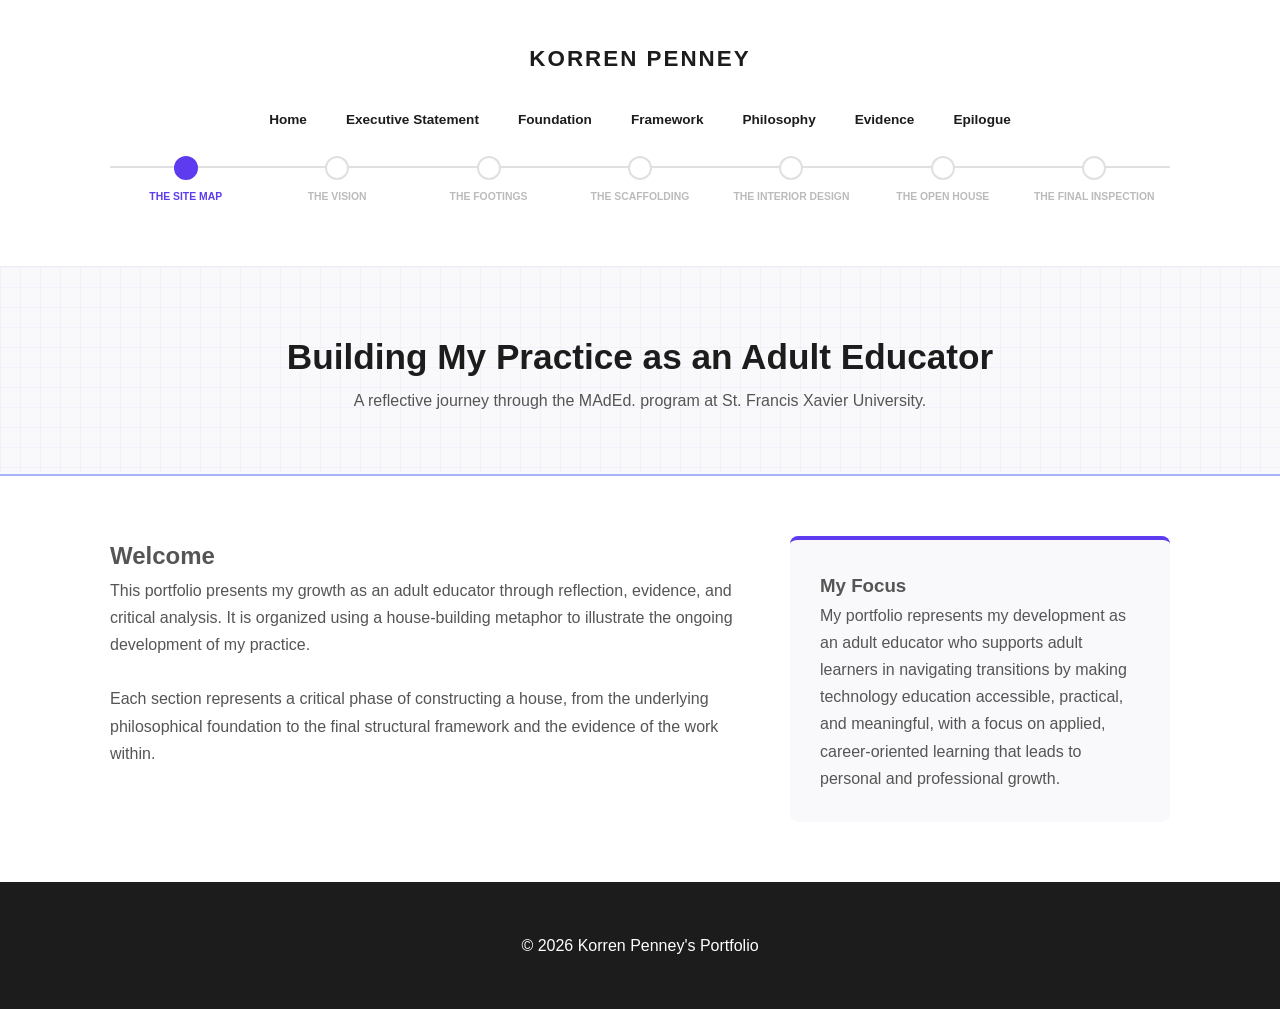
==== index.html @ 78741eee "Uploading my Draft Portfolio" ====
<!DOCTYPE html>
<html lang="en">
<head>
    <meta charset="UTF-8">
    <meta name="viewport" content="width=device-width, initial-scale=1.0">
    <title>Korren Penney | Adult Educator Portfolio</title>
    <link rel="stylesheet" href="styles.css">
</head>
<body>

<header>
    <div class="container">
        <h1>Korren Penney</h1>
        <nav>
            <a href="index.html">Home</a>
            <a href="executive-statement.html">Executive Statement</a>
            <a href="foundation.html">Foundation</a>
            <a href="framework.html">Framework</a>
            <a href="philosophy-statement.html">Philosophy</a>
            <a href="evidence.html">Evidence</a>
            <a href="epilogue.html">Epilogue</a>
        </nav>
        <div class="progress-container">
            <ul class="progress-bar">
                <li class="active">The Site Map</li>
                <li>The Vision</li>
                <li>The Footings</li>
                <li>The Scaffolding</li>
                <li>The Interior Design</li>
                <li>The Open House</li>
                <li>The Final Inspection</li>
            </ul>
        </div>
    </div>
</header>

<section class="hero">
    <div class="container">
        <h2>Building My Practice as an Adult Educator</h2>
        <p>A reflective journey through the MAdEd. program at St. Francis Xavier University.</p>
    </div>
</section>

<div class="container">
    <div class="content-wrapper">
        <main class="main-content">
            <h2>Welcome</h2>
            <p>
                This portfolio presents my growth as an adult educator through reflection, evidence, and critical analysis. It is organized 
                using a house-building metaphor to illustrate the ongoing development of my practice.
            </p>
            <br>
            <p>
                Each section represents a critical phase of constructing a house, from the underlying philosophical foundation to the final structural 
                framework and the evidence of the work within.
            </p>
        </main>

        <aside class="sidebar">
            <h3>My Focus</h3>
            <p>
                My portfolio represents my development as an adult educator who supports adult learners in navigating transitions by 
                making technology education accessible, practical, and meaningful, with a focus on applied, career-oriented learning 
                that leads to personal and professional growth.       
            </p>
        </aside>
    </div>
</div>

<footer>
    <p>&copy; <span id="year"></span> Korren Penney's Portfolio</p>
</footer>

<script>
    document.getElementById("year").innerHTML = new Date().getFullYear();
</script>
</body>
</html>
---- styles.css ----
/* ============================================================
   ADED570 Portfolio: The House-Building Metaphor
   Korren Penney
   ============================================================ */
:root {
    --primary-blue: #5e3bee;
    --blueprint-line: #a5b4fc;
    --text-dark: #1c1c1c;
    --text-muted: #555555;
    --bg-light: #f9f9fb;
    --white: #ffffff;
    --font-main: 'Inter', -apple-system, sans-serif;
}

* { margin: 0; padding: 0; box-sizing: border-box; }
body { font-family: var(--font-main); color: var(--text-muted); line-height: 1.7; background-color: var(--white); overflow-x: hidden; }
.container { max-width: 1100px; margin: 0 auto; padding: 0 20px; }

/* --- Header & Nav --- */
header { padding: 40px 0 20px 0; background: var(--white); text-align: center; border-bottom: 1px solid #eee; }
header h1 { font-size: 1.4rem; color: var(--text-dark); text-transform: uppercase; letter-spacing: 2px; margin-bottom: 25px; }
nav { display: flex; justify-content: center; gap: 15px; flex-wrap: wrap; margin-bottom: 20px; }
nav a { text-decoration: none; color: var(--text-dark); font-weight: 600; font-size: 0.85rem; padding: 5px 12px; transition: 0.3s; }
nav a:hover, nav a.active { color: var(--primary-blue); border-bottom: 2px solid var(--primary-blue); }

/* --- Progress Bar --- */
.progress-container { margin: 20px auto 30px; overflow-x: auto; }
.progress-bar { display: flex; justify-content: space-between; list-style: none; position: relative; min-width: 650px; margin: 0 auto; padding-bottom: 10px; }
.progress-bar::before { content: ''; position: absolute; top: 10px; width: 100%; height: 2px; background: #e0e0e0; z-index: 1; }
.progress-bar li { position: relative; z-index: 2; font-size: 0.65rem; text-transform: uppercase; font-weight: 700; color: #bbb; flex: 1; text-align: center; }
.progress-bar li::before { content: ''; display: block; width: 20px; height: 20px; background: #fff; border: 2px solid #e0e0e0; border-radius: 50%; margin: 0 auto 8px auto; }
.progress-bar li.active { color: var(--primary-blue); }
.progress-bar li.active::before { background: var(--primary-blue); border-color: var(--primary-blue); }
.progress-bar li.completed::before { background: var(--blueprint-line); border-color: var(--blueprint-line); }

/* --- Hero & Blueprint Grid --- */
.hero { background-color: var(--bg-light); background-image: linear-gradient(rgba(165,180,252,0.1) 1px, transparent 1px), linear-gradient(90deg, rgba(165,180,252,0.1) 1px, transparent 1px); background-size: 20px 20px; padding: 60px 0; text-align: center; border-bottom: 2px solid var(--blueprint-line); margin-bottom: 40px; }
.hero h2 { font-size: 2.2rem; color: var(--text-dark); font-weight: 800; }

/* --- Slider Component --- */
.slider-container { position: relative; max-width: 900px; margin: 40px auto; overflow: hidden; background: var(--white); border: 1px solid #eee; border-radius: 4px; box-shadow: 10px 10px 0px var(--bg-light); }
.slider-wrapper { display: flex; transition: transform 0.5s cubic-bezier(0.4, 0, 0.2, 1); }
.timeline-slide { min-width: 100%; padding: 60px 80px; box-sizing: border-box; text-align: center; }
.timeline-slide h3 { font-size: 1.6rem; color: var(--text-dark); margin: 15px 0; }
.timeline-slide.stress-test { background-color: #fffafa; border-top: 4px solid #fca5a5; }
.slider-btn { position: absolute; top: 50%; transform: translateY(-50%); background: var(--primary-blue); color: white; border: none; padding: 12px 18px; cursor: pointer; font-size: 1.2rem; border-radius: 50%; z-index: 10; opacity: 0.8; transition: 0.3s; }
.slider-btn:hover { background: var(--text-dark); opacity: 1; }
.prev { left: 20px; }
.next { right: 20px; }

/* --- General Components --- */
.blueprint-header { display: flex; align-items: center; gap: 15px; margin-bottom: 25px; }
.blueprint-header::before { content: ''; width: 30px; height: 30px; border: 1px dashed var(--blueprint-line); flex-shrink: 0; }
.building-block { background: #fff; border: 1px solid #eee; padding: 30px; margin-bottom: 25px; }

.phase-tag {
    display: inline-block;
    font-size: 0.85rem;        /* Increased from 0.65rem */
    background: var(--primary-blue);
    color: #fff;
    padding: 4px 14px;        /* Increased padding for better "button" feel */
    border-radius: 3px;
    text-transform: uppercase;
    margin-bottom: 15px;
    font-weight: 700;
    letter-spacing: 1.5px;    /* Adds a modern, blueprint-style spacing */
    box-shadow: 2px 2px 0px var(--blueprint-line); /* Subtle accent shadow */
}
.highlight-block { border-left: 5px solid var(--primary-blue); background: linear-gradient(to right, #f0f4f8, #fff); }
.measurement-line { display: flex; align-items: center; text-align: center; color: var(--blueprint-line); font-size: 0.75rem; text-transform: uppercase; margin: 40px 0; }
.measurement-line::before, .measurement-line::after { content: ''; flex: 1; border-bottom: 1px dashed var(--blueprint-line); }
.measurement-line:not(:empty)::before { margin-right: 1em; }
.measurement-line:not(:empty)::after { margin-left: 1em; }

/* --- Layout --- */
.content-wrapper { display: flex; gap: 40px; padding: 20px 0; }
.main-content { flex: 2; }
.sidebar { flex: 1; background: var(--bg-light); padding: 30px; border-radius: 8px; border-top: 4px solid var(--primary-blue); height: fit-content; }
.research-highlight { background: #eff6ff; border-left: 4px solid var(--primary-blue); border-top: none; }

/* --- Footer --- */
footer { padding: 50px 0; text-align: center; background: #1c1c1c; color: #fff; margin-top: 40px; }

/* --- Responsive --- */
@media (max-width: 992px) { 
    .content-wrapper { flex-direction: column; } 
    .timeline-slide { padding: 40px 40px; }
}
@media (max-width: 600px) {
    .timeline-slide { padding: 40px 20px; }
    .slider-btn { padding: 8px 12px; font-size: 1rem; }
}
/* --- Video Embedding (Responsive) --- */
.video-container {
    position: relative;
    padding-bottom: 56.25%; /* Maintains 16:9 aspect ratio */
    height: 0;
    overflow: hidden;
    margin-top: 20px;
    border: 1px solid #eee;
    /* Adds the same blueprint-style shadow used in your artifact cards */
    box-shadow: 4px 4px 0px var(--bg-light); 
}

.video-container iframe {
    position: absolute;
    top: 0;
    left: 0;
    width: 100%;
    height: 100%;
}
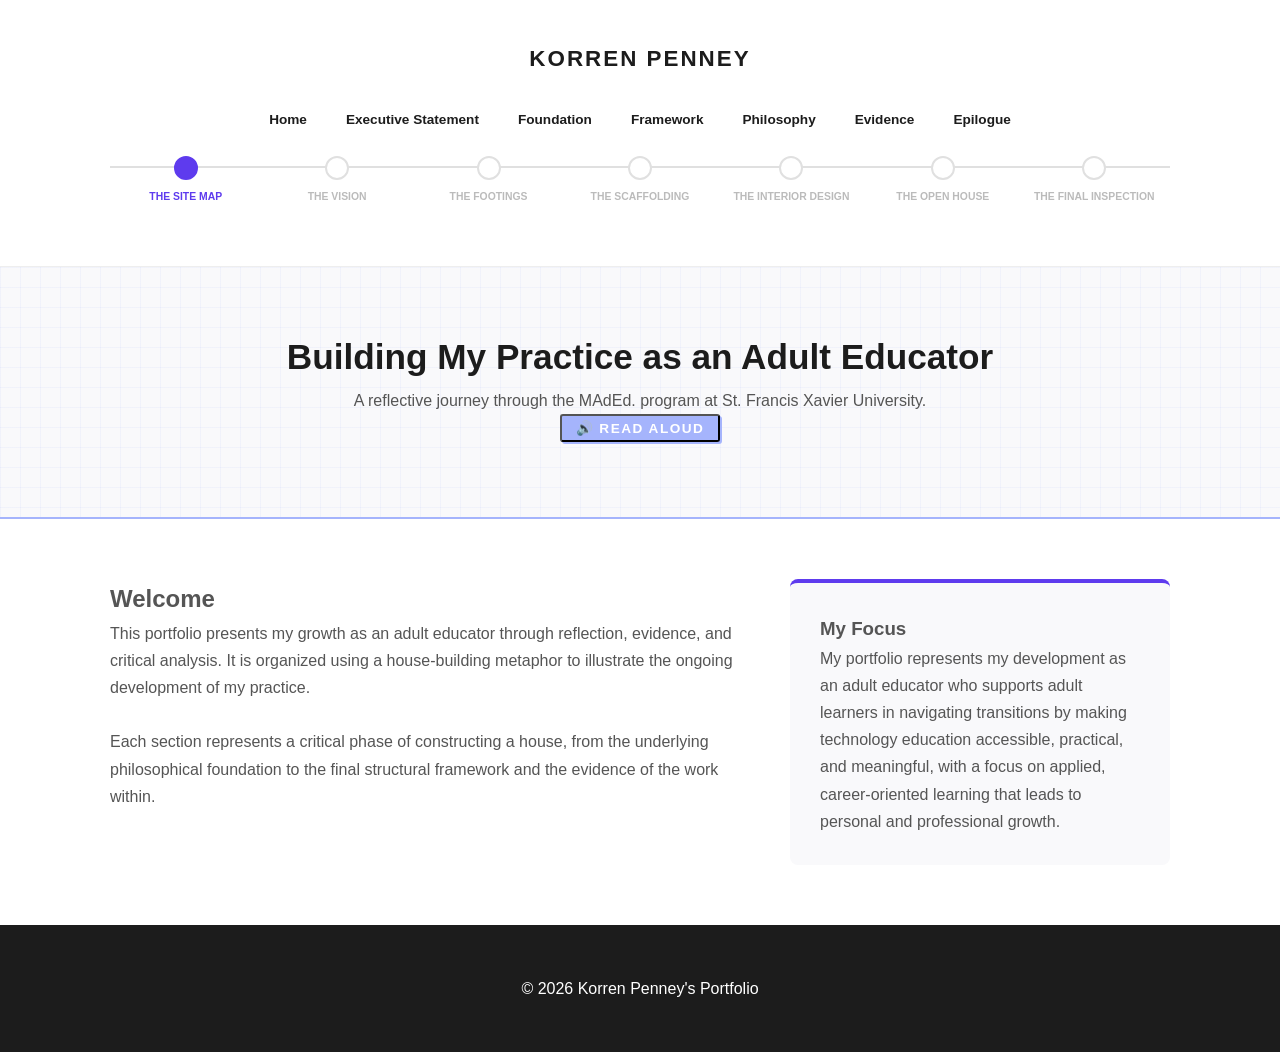
==== commit 7ca93571: "trying t a read aloud button out on the index" ====
--- a/index.html
+++ b/index.html
@@ -39,6 +39,9 @@
         <h2>Building My Practice as an Adult Educator</h2>
         <p>A reflective journey through the MAdEd. program at St. Francis Xavier University.</p>
     </div>
+<button onclick="readArtifact(this)" class="phase-tag" style="cursor:pointer; background: var(--blueprint-line);">
+    🔊 Read Aloud
+</button>    
 </section>
 
 <div class="container">
@@ -73,6 +76,17 @@
 
 <script>
     document.getElementById("year").innerHTML = new Date().getFullYear();
+    function readArtifact(button) {
+    // This finds the parent "building-block" and gets all its text
+    const text = button.parentElement.innerText.replace("Read Aloud", "");
+    const utterance = new SpeechSynthesisUtterance(text);
+    
+    // Optional: Match the "professional educator" tone
+    utterance.rate = 0.9; // Slightly slower for clarity
+    utterance.pitch = 1;
+
+    window.speechSynthesis.speak(utterance);
+}
 </script>
 </body>
 </html>
--- a/styles.css
+++ b/styles.css
@@ -108,4 +108,54 @@
     left: 0;
     width: 100%;
     height: 100%;
+}
+/* ========================
+   LIVED LENS SIDEBAR
+======================== */
+
+.lived-lens {
+    border-top: 4px solid var(--primary-blue);
+}
+
+/* image container */
+.lens-image {
+    margin-top: 20px;
+}
+
+/* image styling */
+.lens-image img {
+    width: 100%;
+    height: auto;
+    border-radius: 6px;
+    border: 2px solid #e0e0e0;
+    margin-bottom: 8px;
+}
+
+/* caption */
+.image-caption {
+    font-size: 0.85rem;
+    color: #555;
+    line-height: 1.4;
+}
+
+/* optional subtle divider inside sidebar */
+.lived-lens .measurement-line {
+    margin: 20px 0;
+}
+/* ========================
+   CLOSING MOMENT
+======================== */
+
+.closing-moment {
+    margin-top: 50px;
+    text-align: center;
+    opacity: 0.9;
+}
+
+.closing-text {
+    font-size: 0.95rem;
+    color: var(--text-muted);
+    font-style: italic;
+    margin-top: 10px;
+    letter-spacing: 0.5px;
 }
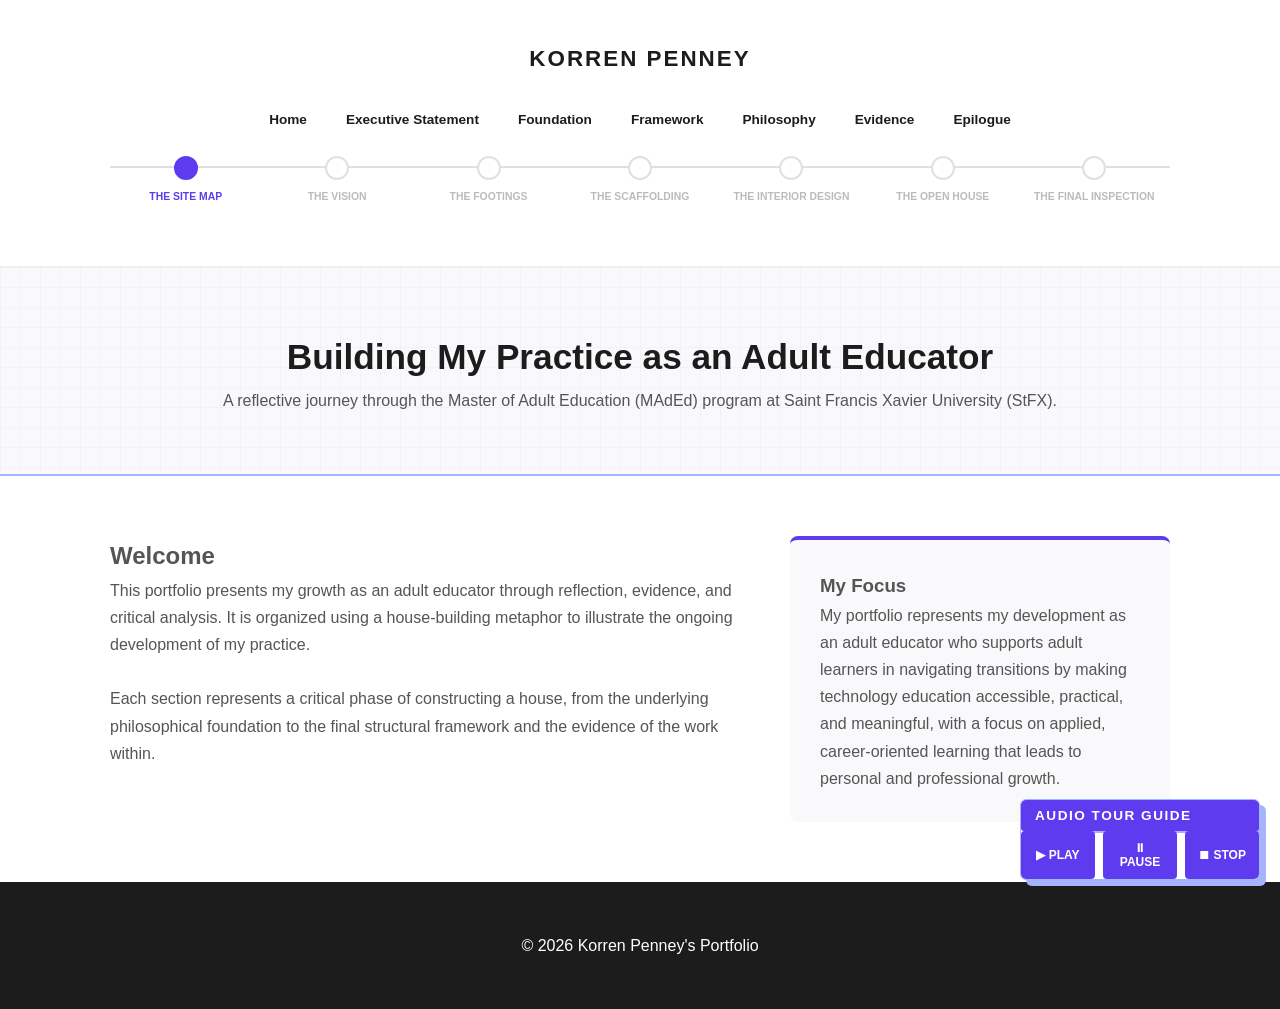
==== commit 901ba4b0: "Updating to add hamburger menu for mobile users" ====
--- a/index.html
+++ b/index.html
@@ -1,92 +1,98 @@
 <!DOCTYPE html>
 <html lang="en">
+
 <head>
     <meta charset="UTF-8">
     <meta name="viewport" content="width=device-width, initial-scale=1.0">
     <title>Korren Penney | Adult Educator Portfolio</title>
     <link rel="stylesheet" href="styles.css">
+    <script src="playReadAloud.js"></script>
+    <script src="main.js"></script>
 </head>
+
 <body>
 
-<header>
-    <div class="container">
-        <h1>Korren Penney</h1>
-        <nav>
-            <a href="index.html">Home</a>
-            <a href="executive-statement.html">Executive Statement</a>
-            <a href="foundation.html">Foundation</a>
-            <a href="framework.html">Framework</a>
-            <a href="philosophy-statement.html">Philosophy</a>
-            <a href="evidence.html">Evidence</a>
-            <a href="epilogue.html">Epilogue</a>
-        </nav>
-        <div class="progress-container">
-            <ul class="progress-bar">
-                <li class="active">The Site Map</li>
-                <li>The Vision</li>
-                <li>The Footings</li>
-                <li>The Scaffolding</li>
-                <li>The Interior Design</li>
-                <li>The Open House</li>
-                <li>The Final Inspection</li>
-            </ul>
+    <header>
+        <div class="container">
+            <h1>Korren Penney</h1>
+            <!-- Hamburger Button -->
+            <button class="nav-toggle" id="menuToggle">☰</button>
+            <nav id="navMenu">
+                <a href="index.html">Home</a>
+                <a href="executive-statement.html">Executive Statement</a>
+                <a href="foundation.html">Foundation</a>
+                <a href="framework.html">Framework</a>
+                <a href="philosophy-statement.html">Philosophy</a>
+                <a href="evidence.html">Evidence</a>
+                <a href="epilogue.html">Epilogue</a>
+            </nav>
+            <div class="progress-container">
+                <ul class="progress-bar">
+                    <li class="active">The Site Map</li>
+                    <li>The Vision</li>
+                    <li>The Footings</li>
+                    <li>The Scaffolding</li>
+                    <li>The Interior Design</li>
+                    <li>The Open House</li>
+                    <li>The Final Inspection</li>
+                </ul>
+            </div>
+        </div>
+    </header>
+    <!-- start read alound from here -->
+    <div class="read-aloud">
+        <section class="hero">
+            <div class="container">
+                <h2>Building My Practice as an Adult Educator</h2>
+                <p>
+                    A reflective journey through the Master of Adult Education (MAdEd) program at Saint Francis Xavier
+                    University (StFX).
+                </p>
+            </div>
+        </section>
+
+        <div class="container">
+            <div class="content-wrapper">
+                <main class="main-content">
+                    <h2>Welcome</h2>
+                    <p>
+                        This portfolio presents my growth as an adult educator through reflection, evidence, and
+                        critical analysis. It is organized
+                        using a house-building metaphor to illustrate the ongoing development of my practice.
+                    </p>
+                    <br>
+                    <p>
+                        Each section represents a critical phase of constructing a house, from the underlying
+                        philosophical foundation to the final structural
+                        framework and the evidence of the work within.
+                    </p>
+                </main>
+                <aside class="sidebar">
+                    <h3>My Focus</h3>
+                    <p>
+                        My portfolio represents my development as an adult educator who supports adult learners in
+                        navigating transitions by
+                        making technology education accessible, practical, and meaningful, with a focus on applied,
+                        career-oriented learning
+                        that leads to personal and professional growth.
+                    </p>
+                </aside>
+            </div>
+        </div>
+    </div> <!-- end read aloud from here -->
+    <div class="audio-guide-controls">
+        <span class="phase-tag" style="margin-bottom: 0;">Audio Tour Guide</span>
+        <div class="button-group">
+            <button onclick="playReadAloud()">▶ Play</button>
+            <button onclick="pauseReadAloud()">⏸ Pause</button>
+            <button onclick="stopReadAloud()">⏹ Stop</button>
+            <!-- <button onclick="stopReadAloud()" style="background: var(--blueprint-line);">⏭ Skip</button> -->
         </div>
     </div>
-</header>
+    <footer>
+        <p>&copy; <span id="year"></span> Korren Penney's Portfolio</p>
+    </footer>
 
-<section class="hero">
-    <div class="container">
-        <h2>Building My Practice as an Adult Educator</h2>
-        <p>A reflective journey through the MAdEd. program at St. Francis Xavier University.</p>
-    </div>
-<button onclick="readArtifact(this)" class="phase-tag" style="cursor:pointer; background: var(--blueprint-line);">
-    🔊 Read Aloud
-</button>    
-</section>
+</body>
 
-<div class="container">
-    <div class="content-wrapper">
-        <main class="main-content">
-            <h2>Welcome</h2>
-            <p>
-                This portfolio presents my growth as an adult educator through reflection, evidence, and critical analysis. It is organized 
-                using a house-building metaphor to illustrate the ongoing development of my practice.
-            </p>
-            <br>
-            <p>
-                Each section represents a critical phase of constructing a house, from the underlying philosophical foundation to the final structural 
-                framework and the evidence of the work within.
-            </p>
-        </main>
-
-        <aside class="sidebar">
-            <h3>My Focus</h3>
-            <p>
-                My portfolio represents my development as an adult educator who supports adult learners in navigating transitions by 
-                making technology education accessible, practical, and meaningful, with a focus on applied, career-oriented learning 
-                that leads to personal and professional growth.       
-            </p>
-        </aside>
-    </div>
-</div>
-
-<footer>
-    <p>&copy; <span id="year"></span> Korren Penney's Portfolio</p>
-</footer>
-
-<script>
-    document.getElementById("year").innerHTML = new Date().getFullYear();
-    function readArtifact(button) {
-    // This finds the parent "building-block" and gets all its text
-    const text = button.parentElement.innerText.replace("Read Aloud", "");
-    const utterance = new SpeechSynthesisUtterance(text);
-    
-    // Optional: Match the "professional educator" tone
-    utterance.rate = 0.9; // Slightly slower for clarity
-    utterance.pitch = 1;
-
-    window.speechSynthesis.speak(utterance);
-}
-</script>
-</body>
 </html>
--- a/styles.css
+++ b/styles.css
@@ -158,4 +158,208 @@
     font-style: italic;
     margin-top: 10px;
     letter-spacing: 0.5px;
-}+}
+/* ============================================================
+   AUDIO TOUR CONTROLS (RESPONSIVE + TOGGLE + BLUEPRINT STYLE)
+   ============================================================ */
+
+.audio-guide-controls {
+    position: fixed;
+    bottom: 20px;
+    right: 20px;
+    background: var(--white);
+    border: 1px solid var(--blueprint-line);
+    border-radius: 6px;
+    box-shadow: 6px 6px 0px var(--blueprint-line);
+    z-index: 1000;
+
+    display: flex;
+    flex-direction: column;
+    width: 240px;
+    overflow: hidden;
+
+    transition: all 0.3s ease;
+}
+
+/* --- HEADER --- */
+.audio-header {
+    display: flex;
+    justify-content: space-between;
+    align-items: center;
+    padding: 12px;
+    border-bottom: 1px dashed var(--blueprint-line);
+    background: linear-gradient(to right, #f0f4f8, #fff);
+}
+
+/* Toggle button */
+.toggle-btn {
+    background: none;
+    border: 1px solid var(--blueprint-line);
+    padding: 4px 8px;
+    cursor: pointer;
+    font-size: 0.9rem;
+    border-radius: 3px;
+}
+
+/* --- BODY --- */
+.audio-body {
+    padding: 12px;
+}
+
+/* Buttons */
+.button-group {
+    display: flex;
+    gap: 8px;
+}
+
+.button-group button {
+    flex: 1;
+    background: var(--primary-blue);
+    color: white;
+    border: none;
+    padding: 10px;
+    font-size: 0.75rem;
+    font-weight: 700;
+    text-transform: uppercase;
+    cursor: pointer;
+    border-radius: 4px;
+    transition: 0.2s;
+}
+
+.button-group button:hover {
+    background: var(--text-dark);
+}
+
+/* --- COLLAPSED STATE --- */
+.audio-guide-controls.collapsed {
+    width: auto;
+}
+
+.audio-guide-controls.collapsed .audio-body {
+    display: none;
+}
+
+/* ============================================================
+   MOBILE VERSION
+   ============================================================ */
+
+@media (max-width: 768px) {
+
+    .audio-guide-controls {
+        left: 10px;
+        right: 10px;
+        bottom: 10px;
+        width: auto;
+        box-shadow: none;
+    }
+
+    .audio-header {
+        padding: 10px;
+    }
+
+    .button-group {
+        gap: 6px;
+    }
+
+    .button-group button {
+        font-size: 0.8rem;
+        padding: 12px;
+    }
+}
+/* ============================================================
+   RESPONSIVE NAV (HAMBURGER)
+   ============================================================ */
+
+/* Container alignment */
+.nav-container {
+    display: flex;
+    justify-content: space-between;
+    align-items: center;
+}
+
+/* Default nav (desktop) */
+nav {
+    display: flex;
+    gap: 15px;
+}
+
+/* Hamburger button (hidden on desktop) */
+.nav-toggle {
+    display: none;
+    font-size: 1.5rem;
+    background: none;
+    border: none;
+    cursor: pointer;
+}
+
+/* ============================================================
+   MOBILE NAV – LEFT ALIGNED + BLUEPRINT STYLE
+   ============================================================ */
+
+@media (max-width: 768px) {
+
+    header {
+        position: relative;
+    }
+
+    /* Show hamburger */
+    .nav-toggle {
+        display: block;
+        border: 1px dashed var(--blueprint-line);
+        padding: 4px 10px;
+        border-radius: 4px;
+        background: var(--white);
+    }
+
+    /* NAV PANEL */
+    nav {
+        position: absolute;
+        top: 70px;
+        left: 20px;   /* ← KEY CHANGE (was right) */
+
+        width: 240px;
+
+        background: var(--white);
+
+        /* Blueprint grid background */
+        background-image:
+            linear-gradient(rgba(165,180,252,0.08) 1px, transparent 1px),
+            linear-gradient(90deg, rgba(165,180,252,0.08) 1px, transparent 1px);
+        background-size: 20px 20px;
+
+        border: 1px solid var(--blueprint-line);
+        border-radius: 6px;
+
+        box-shadow: 6px 6px 0px var(--blueprint-line);
+
+        flex-direction: column;
+        gap: 12px;
+        padding: 20px;
+
+        display: none;
+        z-index: 999;
+    }
+
+    /* OPEN STATE */
+    nav.open {
+        display: flex;
+    }
+
+    /* NAV LINKS */
+    nav a {
+        font-size: 0.9rem;
+        font-weight: 600;
+        color: var(--text-dark);
+        text-decoration: none;
+        padding-bottom: 5px;
+        border-bottom: 1px dashed var(--blueprint-line);
+    }
+
+    nav a:last-child {
+        border-bottom: none;
+    }
+
+    nav a:hover {
+        color: var(--primary-blue);
+    }
+}
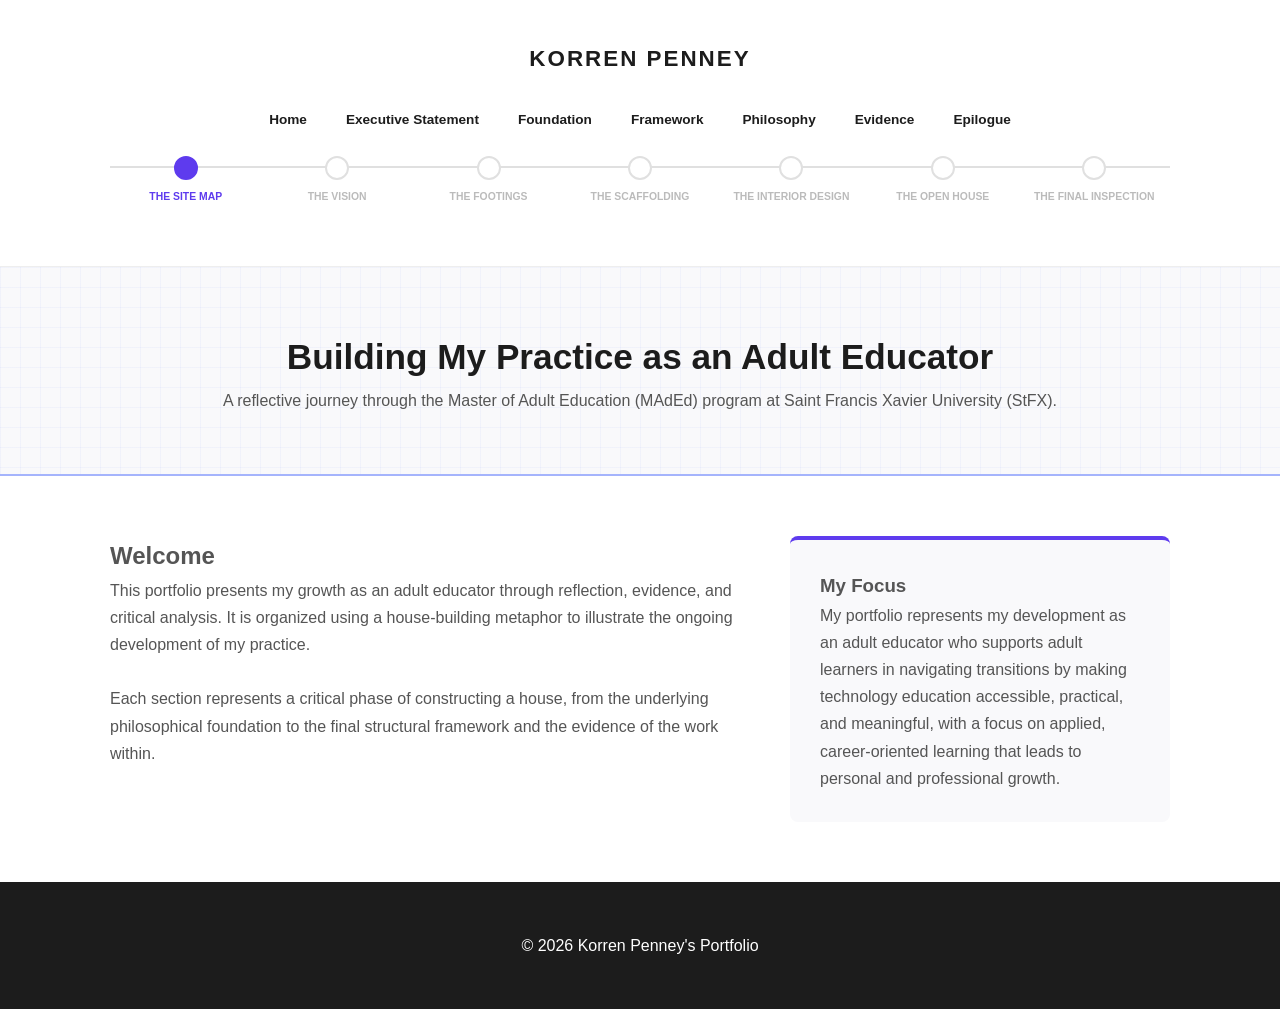
==== commit ffa45d2e: "Updating a few errors" ====
--- a/index.html
+++ b/index.html
@@ -80,15 +80,14 @@
             </div>
         </div>
     </div> <!-- end read aloud from here -->
-    <div class="audio-guide-controls">
+    <!-- <div class="audio-guide-controls">
         <span class="phase-tag" style="margin-bottom: 0;">Audio Tour Guide</span>
         <div class="button-group">
             <button onclick="playReadAloud()">▶ Play</button>
             <button onclick="pauseReadAloud()">⏸ Pause</button>
             <button onclick="stopReadAloud()">⏹ Stop</button>
-            <!-- <button onclick="stopReadAloud()" style="background: var(--blueprint-line);">⏭ Skip</button> -->
         </div>
-    </div>
+    </div> -->
     <footer>
         <p>&copy; <span id="year"></span> Korren Penney's Portfolio</p>
     </footer>
